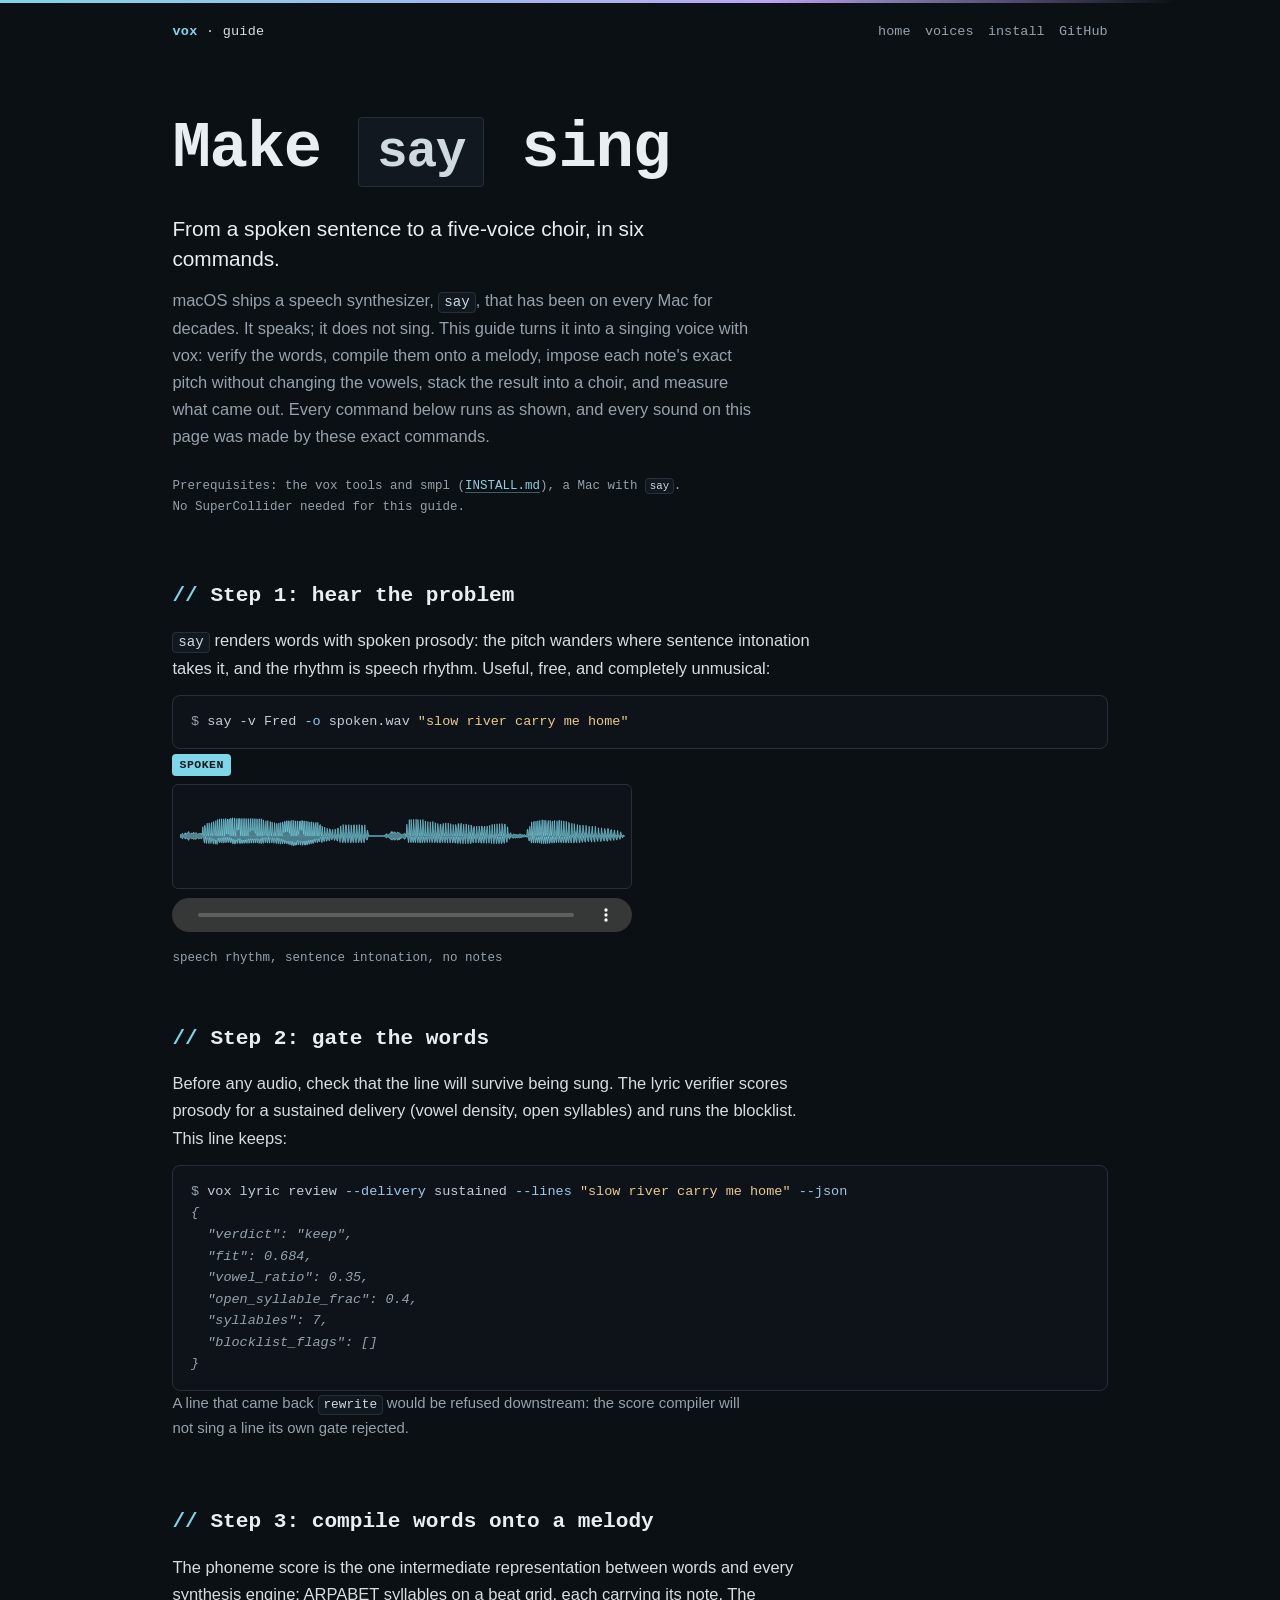
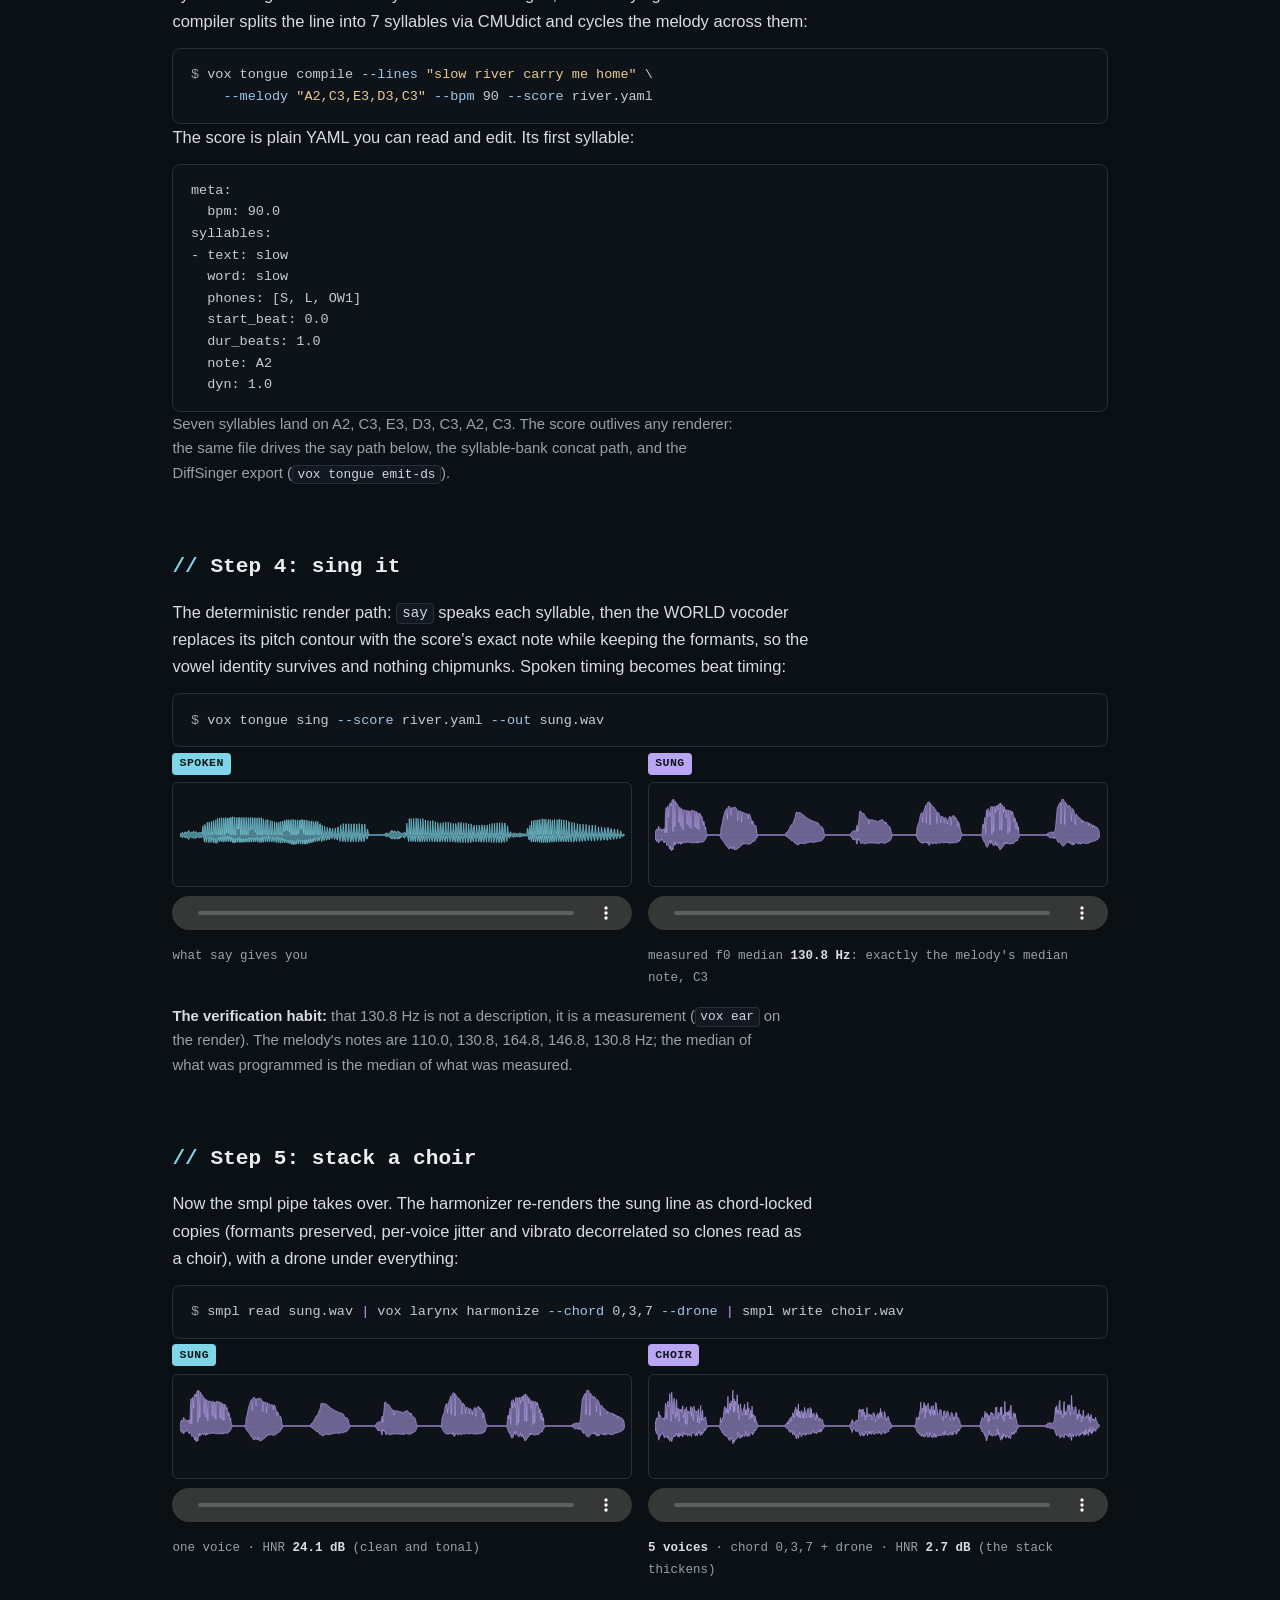
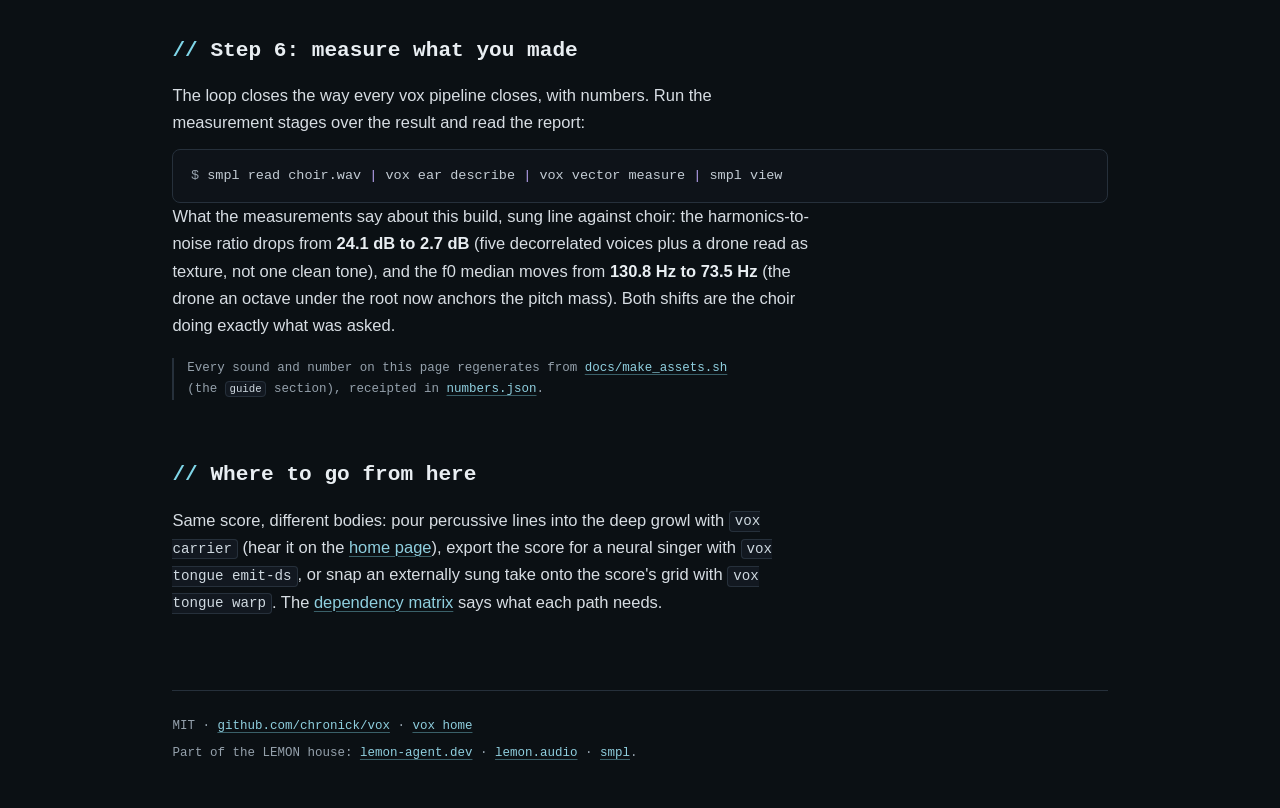
==== docs/singing.html @ 6831e2ab "The say-to-singing guide: six commands from speech to choir docs/singing.html walks the whole path w" ====
<!DOCTYPE html>
<html lang="en">
<head>
<meta charset="utf-8" />
<meta name="viewport" content="width=device-width, initial-scale=1" />
<title>Make say sing · a vox guide</title>
<meta name="description" content="A worked guide: turn macOS say into a singing voice with vox. Verify the words, compile a phoneme score, impose each note's pitch with the WORLD vocoder, stack a choir, and measure the result. Every command runs as shown." />
<link rel="stylesheet" href="style.css" />
</head>
<body>

<div class="wrap">
  <header class="site-head">
    <a class="brand" href="./"><b>vox</b> · guide</a>
    <nav class="site-nav">
      <a href="./">home</a>
      <a href="./#voices">voices</a>
      <a href="./#install">install</a>
      <a href="https://github.com/chronick/vox">GitHub</a>
    </nav>
  </header>

  <section class="hero">
    <h1>Make <code style="font-size:0.8em">say</code> sing</h1>
    <p class="tag">From a spoken sentence to a five-voice choir, in six commands.</p>
    <p class="sub">macOS ships a speech synthesizer, <code>say</code>, that has
      been on every Mac for decades. It speaks; it does not sing. This guide
      turns it into a singing voice with vox: verify the words, compile them
      onto a melody, impose each note's exact pitch without changing the
      vowels, stack the result into a choir, and measure what came out. Every
      command below runs as shown, and every sound on this page was made by
      these exact commands.</p>
    <p class="house">Prerequisites: the vox tools and smpl
      (<a href="https://github.com/chronick/vox/blob/main/INSTALL.md">INSTALL.md</a>),
      a Mac with <code>say</code>. No SuperCollider needed for this guide.</p>
  </section>

  <section>
    <h2>Step 1: hear the problem</h2>
    <p><code>say</code> renders words with spoken prosody: the pitch wanders
      where sentence intonation takes it, and the rhythm is speech rhythm.
      Useful, free, and completely unmusical:</p>
<pre><span class="c">$</span> say -v Fred <span class="f">-o</span> spoken.wav <span class="s">"slow river carry me home"</span></pre>
    <div class="pair">
      <div class="pane">
        <span class="chip">SPOKEN</span>
        <div class="wf"><img src="assets/wf-guide-spoken.svg" alt="Waveform of the plainly spoken sentence" /></div>
        <audio controls preload="none" src="assets/guide-spoken.wav"></audio>
        <p class="nums">speech rhythm, sentence intonation, no notes</p>
      </div>
    </div>
  </section>

  <section>
    <h2>Step 2: gate the words</h2>
    <p>Before any audio, check that the line will survive being sung. The
      lyric verifier scores prosody for a sustained delivery (vowel density,
      open syllables) and runs the blocklist. This line keeps:</p>
<pre><span class="c">$</span> vox lyric review <span class="f">--delivery</span> sustained <span class="f">--lines</span> <span class="s">"slow river carry me home"</span> <span class="f">--json</span>
<span class="o">{</span>
<span class="o">  "verdict": "keep",</span>
<span class="o">  "fit": 0.684,</span>
<span class="o">  "vowel_ratio": 0.35,</span>
<span class="o">  "open_syllable_frac": 0.4,</span>
<span class="o">  "syllables": 7,</span>
<span class="o">  "blocklist_flags": []</span>
<span class="o">}</span></pre>
    <p class="dim" style="font-size:0.93rem;">A line that came back
      <code>rewrite</code> would be refused downstream: the score compiler
      will not sing a line its own gate rejected.</p>
  </section>

  <section>
    <h2>Step 3: compile words onto a melody</h2>
    <p>The phoneme score is the one intermediate representation between words
      and every synthesis engine: ARPABET syllables on a beat grid, each
      carrying its note. The compiler splits the line into 7 syllables via
      CMUdict and cycles the melody across them:</p>
<pre><span class="c">$</span> vox tongue compile <span class="f">--lines</span> <span class="s">"slow river carry me home"</span> <span class="bs">\</span>
    <span class="f">--melody</span> <span class="s">"A2,C3,E3,D3,C3"</span> <span class="f">--bpm</span> 90 <span class="f">--score</span> river.yaml</pre>
    <p>The score is plain YAML you can read and edit. Its first syllable:</p>
<pre>meta:
  bpm: 90.0
syllables:
- text: slow
  word: slow
  phones: [S, L, OW1]
  start_beat: 0.0
  dur_beats: 1.0
  note: A2
  dyn: 1.0</pre>
    <p class="dim" style="font-size:0.93rem;">Seven syllables land on
      A2, C3, E3, D3, C3, A2, C3. The score outlives any renderer: the same
      file drives the say path below, the syllable-bank concat path, and the
      DiffSinger export (<code>vox tongue emit-ds</code>).</p>
  </section>

  <section>
    <h2>Step 4: sing it</h2>
    <p>The deterministic render path: <code>say</code> speaks each syllable,
      then the WORLD vocoder replaces its pitch contour with the score's
      exact note while keeping the formants, so the vowel identity survives
      and nothing chipmunks. Spoken timing becomes beat timing:</p>
<pre><span class="c">$</span> vox tongue sing <span class="f">--score</span> river.yaml <span class="f">--out</span> sung.wav</pre>
    <div class="pair">
      <div class="pane">
        <span class="chip">SPOKEN</span>
        <div class="wf"><img src="assets/wf-guide-spoken.svg" alt="Waveform of the spoken sentence" /></div>
        <audio controls preload="none" src="assets/guide-spoken.wav"></audio>
        <p class="nums">what say gives you</p>
      </div>
      <div class="pane">
        <span class="chip out">SUNG</span>
        <div class="wf"><img src="assets/wf-guide-sung.svg" alt="Waveform of the sung line on the beat grid" /></div>
        <audio controls preload="none" src="assets/guide-sung.wav"></audio>
        <p class="nums">measured f0 median <b>130.8 Hz</b>: exactly the
          melody's median note, C3</p>
      </div>
    </div>
    <p class="demo-note"><strong>The verification habit:</strong> that
      130.8 Hz is not a description, it is a measurement
      (<code>vox ear</code> on the render). The melody's notes are 110.0,
      130.8, 164.8, 146.8, 130.8 Hz; the median of what was programmed is
      the median of what was measured.</p>
  </section>

  <section>
    <h2>Step 5: stack a choir</h2>
    <p>Now the smpl pipe takes over. The harmonizer re-renders the sung line
      as chord-locked copies (formants preserved, per-voice jitter and
      vibrato decorrelated so clones read as a choir), with a drone under
      everything:</p>
<pre><span class="c">$</span> smpl read sung.wav <span class="p">|</span> vox larynx harmonize <span class="f">--chord</span> 0,3,7 <span class="f">--drone</span> <span class="p">|</span> smpl write choir.wav</pre>
    <div class="pair">
      <div class="pane">
        <span class="chip">SUNG</span>
        <div class="wf"><img src="assets/wf-guide-sung.svg" alt="Waveform of the single sung voice" /></div>
        <audio controls preload="none" src="assets/guide-sung.wav"></audio>
        <p class="nums">one voice · HNR <b>24.1 dB</b> (clean and tonal)</p>
      </div>
      <div class="pane">
        <span class="chip out">CHOIR</span>
        <div class="wf"><img src="assets/wf-guide-choir.svg" alt="Waveform of the five-voice choir with drone" /></div>
        <audio controls preload="none" src="assets/guide-choir.wav"></audio>
        <p class="nums"><b>5 voices</b> · chord 0,3,7 + drone ·
          HNR <b>2.7 dB</b> (the stack thickens)</p>
      </div>
    </div>
  </section>

  <section>
    <h2>Step 6: measure what you made</h2>
    <p>The loop closes the way every vox pipeline closes, with numbers. Run
      the measurement stages over the result and read the report:</p>
<pre><span class="c">$</span> smpl read choir.wav <span class="p">|</span> vox ear describe <span class="p">|</span> vox vector measure <span class="p">|</span> smpl view</pre>
    <p>What the measurements say about this build, sung line against choir:
      the harmonics-to-noise ratio drops from <strong>24.1 dB to 2.7 dB</strong>
      (five decorrelated voices plus a drone read as texture, not one clean
      tone), and the f0 median moves from <strong>130.8 Hz to 73.5 Hz</strong>
      (the drone an octave under the root now anchors the pitch mass). Both
      shifts are the choir doing exactly what was asked.</p>
    <p class="receipt">Every sound and number on this page regenerates from
      <a href="https://github.com/chronick/vox/blob/main/docs/make_assets.sh">docs/make_assets.sh</a>
      (the <code>guide</code> section), receipted in
      <a href="assets/numbers.json">numbers.json</a>.</p>
  </section>

  <section>
    <h2>Where to go from here</h2>
    <p>Same score, different bodies: pour percussive lines into the deep
      growl with <code>vox carrier</code> (hear it on the
      <a href="./#voices">home page</a>), export the score for a neural
      singer with <code>vox tongue emit-ds</code>, or snap an
      externally sung take onto the score's grid with
      <code>vox tongue warp</code>. The
      <a href="https://github.com/chronick/vox/blob/main/INSTALL.md">dependency
      matrix</a> says what each path needs.</p>
  </section>

  <footer>
    <p>MIT · <a href="https://github.com/chronick/vox">github.com/chronick/vox</a> ·
      <a href="./">vox home</a></p>
    <p>Part of the LEMON house:
      <a href="https://lemon-agent.dev">lemon-agent.dev</a> ·
      <a href="https://lemon.audio">lemon.audio</a> ·
      <a href="https://chronick.github.io/smpl/">smpl</a>.</p>
  </footer>
</div>
</body>
</html>
---- docs/style.css ----
/* vox site — the LEMON house language in a cool rendition: blue-black base,
   ice-cyan + violet highlights, readable long-form type.
   Dry/source material renders cyan; built voices render violet. */

:root {
  --bg: #0b1014;
  --panel: #121820;
  --panel-2: #0e1319;
  --border: #26303b;
  --ink: #d7dde3;
  --dim: #95a1ac;
  --accent: #7fd6e8;
  --accent-ink: #8fcfdf;
  --accent-soft: rgba(127, 214, 232, 0.08);
  --violet: #b9a5f2;
  --chip-ink: #10161b;
  --mono: ui-monospace, "SF Mono", Menlo, Monaco, Consolas, monospace;
  --sans: ui-sans-serif, -apple-system, BlinkMacSystemFont, "Segoe UI", sans-serif;
}

*, *::before, *::after { margin: 0; padding: 0; box-sizing: border-box; }

html { background: var(--bg); scroll-behavior: smooth; color-scheme: dark; }

body {
  font-family: var(--sans);
  font-size: 16.5px;
  line-height: 1.65;
  color: var(--ink);
  background: var(--bg);
  -webkit-font-smoothing: antialiased;
}

body::before {
  content: '';
  display: block;
  height: 3px;
  background: linear-gradient(90deg, var(--accent), var(--violet) 60%, transparent 92%);
}

::selection { background: var(--accent); color: var(--chip-ink); }

.wrap { max-width: 980px; margin: 0 auto; padding: 0 1.4rem; }

a {
  color: var(--accent-ink);
  text-decoration: underline;
  text-decoration-thickness: 1px;
  text-underline-offset: 3px;
  text-decoration-color: rgba(127, 214, 232, 0.4);
}
a:hover { text-decoration-color: var(--accent); }

strong { color: #e9eef2; }

code {
  font-family: var(--mono);
  font-size: 0.86em;
  background: var(--panel);
  border: 1px solid var(--border);
  border-radius: 4px;
  padding: 0.1em 0.35em;
  color: #cfd9e0;
}

pre {
  font-family: var(--mono);
  font-size: 13.5px;
  line-height: 1.6;
  background: var(--panel-2);
  border: 1px solid var(--border);
  border-radius: 8px;
  padding: 0.95rem 1.1rem;
  overflow-x: auto;
  color: #c3ccd4;
}
pre .c  { color: var(--dim); }
pre .p  { color: var(--violet); }
pre .f  { color: #9fc6e8; }
pre .s  { color: #e8c890; }
pre .o  { color: var(--dim); font-style: italic; }

.site-head {
  display: flex;
  align-items: baseline;
  justify-content: space-between;
  gap: 1rem;
  padding: 1.1rem 0 0.2rem;
  font-family: var(--mono);
  font-size: 13.5px;
}
.brand { color: var(--ink); text-decoration: none; letter-spacing: 0.02em; }
.brand b { color: var(--accent); font-weight: 700; }
.site-nav { display: flex; flex-wrap: wrap; gap: 0.9rem; }
.site-nav a { color: var(--dim); text-decoration: none; }
.site-nav a:hover { color: var(--accent-ink); }

.hero { padding: 3.2rem 0 0.4rem; }
.hero h1 {
  font-family: var(--mono);
  font-size: clamp(2.6rem, 7vw, 4rem);
  font-weight: 700;
  letter-spacing: -0.02em;
  color: #e9eef2;
}
.hero h1 .cursor {
  display: inline-block;
  width: 0.5em;
  height: 0.98em;
  margin-left: 0.12em;
  background: var(--accent);
  vertical-align: text-bottom;
  animation: blink 1.15s steps(1) infinite;
}
@keyframes blink { 50% { opacity: 0; } }
@media (prefers-reduced-motion: reduce) { .hero h1 .cursor { animation: none; } }

.hero .tag { font-size: 1.3rem; margin-top: 0.7rem; color: #e9eef2; max-width: 44ch; line-height: 1.45; }
.hero .sub { color: var(--dim); max-width: 64ch; margin-top: 0.8rem; }
.hero pre { margin-top: 1.5rem; }
.hero .translate { font-size: 0.9rem; color: var(--dim); max-width: 76ch; margin-top: 0.5rem; }
.hero .translate b { color: var(--accent-ink); font-family: var(--mono); font-size: 0.92em; }

.cta { display: flex; flex-wrap: wrap; gap: 0.7rem; margin-top: 1.4rem; }
.btn {
  font-family: var(--mono);
  font-size: 13.5px;
  text-decoration: none;
  padding: 0.5rem 0.95rem;
  border-radius: 6px;
  border: 1px solid var(--accent);
  background: var(--accent);
  color: var(--chip-ink);
}
.btn:hover { filter: brightness(1.07); }
.btn.ghost { background: transparent; color: var(--accent-ink); border-color: var(--border); }
.btn.ghost:hover { border-color: var(--accent-ink); filter: none; }

.house { margin-top: 1.6rem; font-family: var(--mono); font-size: 12.5px; color: var(--dim); }
.house a { color: var(--accent-ink); }

section { padding: 2.6rem 0 0.6rem; }
h2 {
  font-family: var(--mono);
  font-size: 1.32rem;
  font-weight: 700;
  color: #e9eef2;
  margin-bottom: 0.9rem;
}
h2::before { content: '// '; color: var(--accent); }
section > p { max-width: 70ch; margin-bottom: 0.8rem; }
p.dim { color: var(--dim); }
.lead { font-size: 1.05rem; }

.demo {
  border: 1px solid var(--border);
  border-radius: 10px;
  background: var(--panel);
  padding: 1.15rem 1.2rem 1.2rem;
  margin: 1.3rem 0;
}
.demo > pre { margin: 0.15rem 0 0.55rem; background: var(--bg); }
.demo-title { font-family: var(--mono); font-size: 1rem; font-weight: 700; color: #e9eef2; margin-bottom: 0.2rem; }
.plain { color: var(--dim); font-size: 0.95rem; max-width: 74ch; margin-bottom: 0.75rem; }
.demo-note { color: var(--dim); font-size: 0.93rem; max-width: 74ch; margin-top: 0.85rem; }
.demo-note strong { color: var(--ink); }

.pair { display: grid; grid-template-columns: 1fr 1fr; gap: 1rem; }
.pane { min-width: 0; }
.chip {
  display: inline-block;
  font-family: var(--mono);
  font-size: 11.5px;
  font-weight: 700;
  letter-spacing: 0.04em;
  border-radius: 4px;
  padding: 0.1rem 0.45rem;
  margin-bottom: 0.45rem;
  background: var(--accent);
  color: var(--chip-ink);
}
.chip.out { background: var(--violet); }
.pane .wf {
  border: 1px solid var(--border);
  border-radius: 6px;
  background: var(--panel-2);
  padding: 0.35rem 0.4rem;
}
.pane .wf img { width: 100%; height: 92px; display: block; }
.pane audio { width: 100%; height: 34px; margin-top: 0.55rem; accent-color: var(--accent); }
.nums { font-family: var(--mono); font-size: 12.5px; color: var(--dim); margin-top: 0.5rem; line-height: 1.75; }
.nums b { color: var(--ink); font-weight: 600; }
.nums .hot { color: var(--violet); font-weight: 700; }

.receipt {
  font-family: var(--mono);
  font-size: 12.5px;
  color: var(--dim);
  border-left: 2px solid var(--border);
  padding-left: 0.8rem;
  margin: 1.2rem 0 0.4rem;
  max-width: 76ch;
}
.receipt a { color: var(--accent-ink); }

/* bodies gallery */
.gallery { display: grid; grid-template-columns: repeat(auto-fit, minmax(260px, 1fr)); gap: 0.9rem; margin-top: 0.6rem; }
.body-card {
  background: var(--panel);
  border: 1px solid var(--border);
  border-radius: 8px;
  padding: 0.9rem 1rem 1rem;
}
.body-card h3 { font-family: var(--mono); font-size: 0.95rem; color: #e9eef2; margin-bottom: 0.35rem; }
.body-card .wf { border: 1px solid var(--border); border-radius: 6px; background: var(--panel-2); padding: 0.3rem 0.35rem; }
.body-card .wf img { width: 100%; height: 64px; display: block; }
.body-card audio { width: 100%; height: 32px; margin-top: 0.5rem; accent-color: var(--accent); }
.body-card p { color: var(--dim); font-size: 0.86rem; line-height: 1.5; margin-top: 0.5rem; }
.body-card .nums { margin-top: 0.35rem; font-size: 11.5px; }

/* tools table */
.tools { display: grid; grid-template-columns: 1fr 1fr; gap: 0.55rem 1.1rem; margin-top: 0.6rem; }
.tools > div {
  display: flex;
  gap: 0.7rem;
  align-items: baseline;
  border-bottom: 1px solid var(--border);
  padding: 0.35rem 0.1rem 0.45rem;
  font-size: 0.9rem;
}
.tools code { white-space: nowrap; background: var(--panel); }
.tools span { color: var(--dim); line-height: 1.45; }

.copy-wrap { position: relative; }
.copy-btn {
  position: absolute;
  top: 0.5rem;
  right: 0.5rem;
  font-family: var(--mono);
  font-size: 11.5px;
  background: var(--panel);
  color: var(--dim);
  border: 1px solid var(--border);
  border-radius: 5px;
  padding: 0.22rem 0.55rem;
  cursor: pointer;
}
.copy-btn:hover { color: var(--accent-ink); border-color: var(--accent-ink); }
.copy-btn.done { color: var(--accent); border-color: var(--accent); }

footer {
  margin-top: 3.2rem;
  border-top: 1px solid var(--border);
  padding: 1.6rem 0 2.6rem;
  font-family: var(--mono);
  font-size: 12.5px;
  color: var(--dim);
}
footer p { max-width: none; margin-bottom: 0.4rem; }
footer a { color: var(--accent-ink); }

@media (max-width: 720px) {
  body { font-size: 15.5px; }
  .pair, .tools { grid-template-columns: 1fr; }
  .site-head { flex-direction: column; gap: 0.4rem; }
  .hero { padding-top: 2.2rem; }
  .pane .wf img { height: 76px; }
}
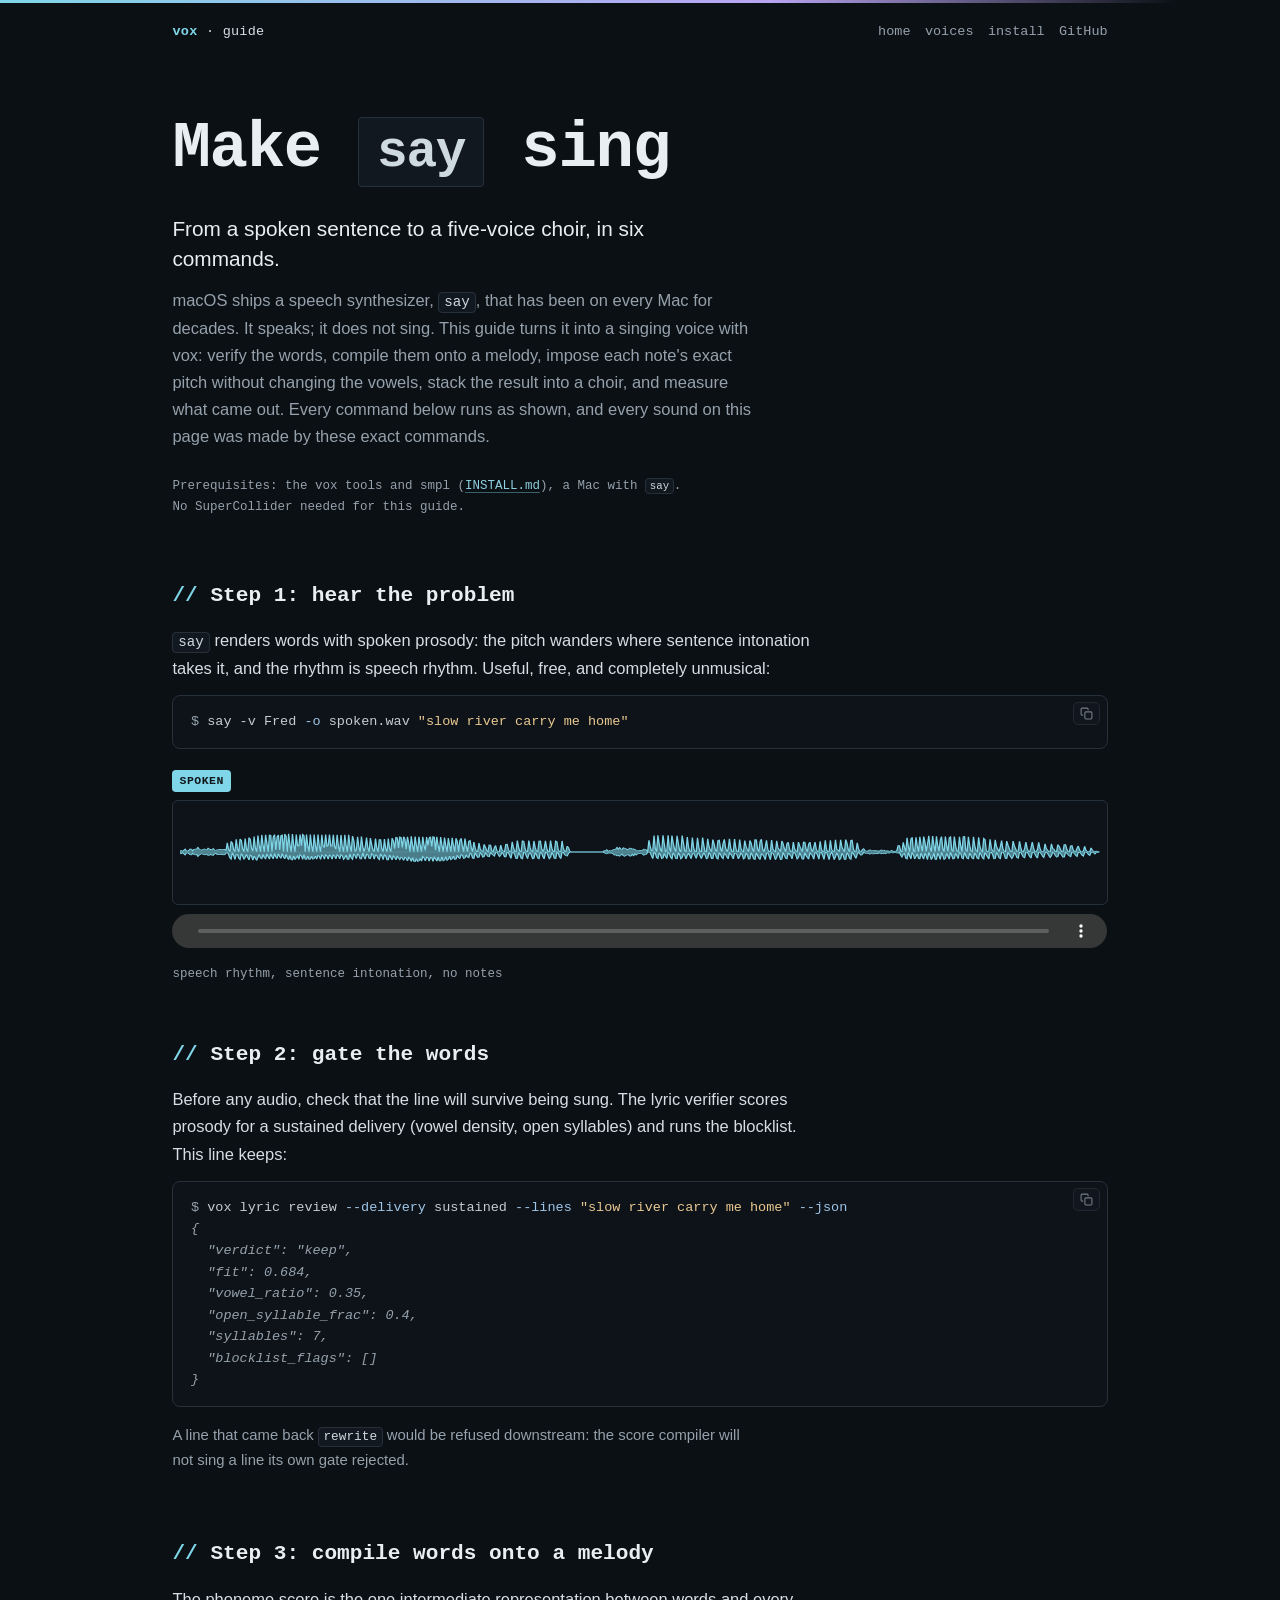
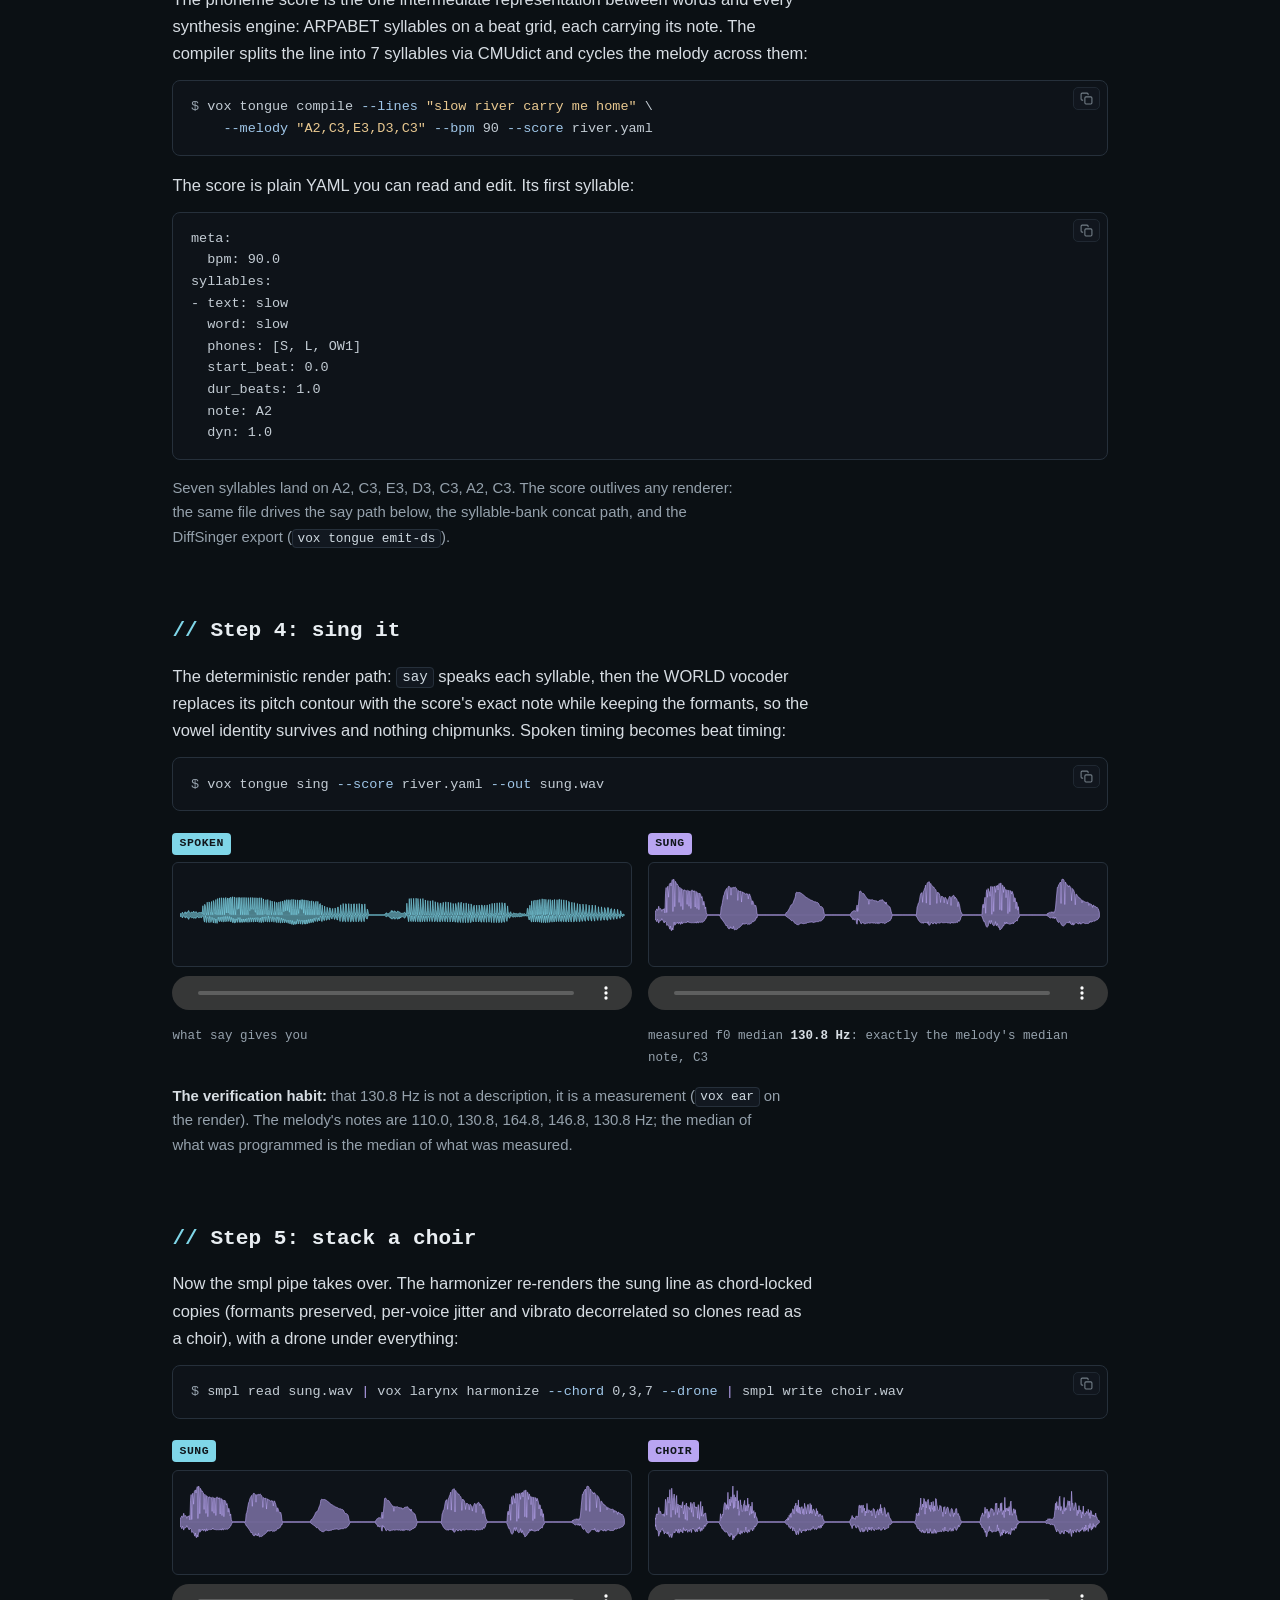
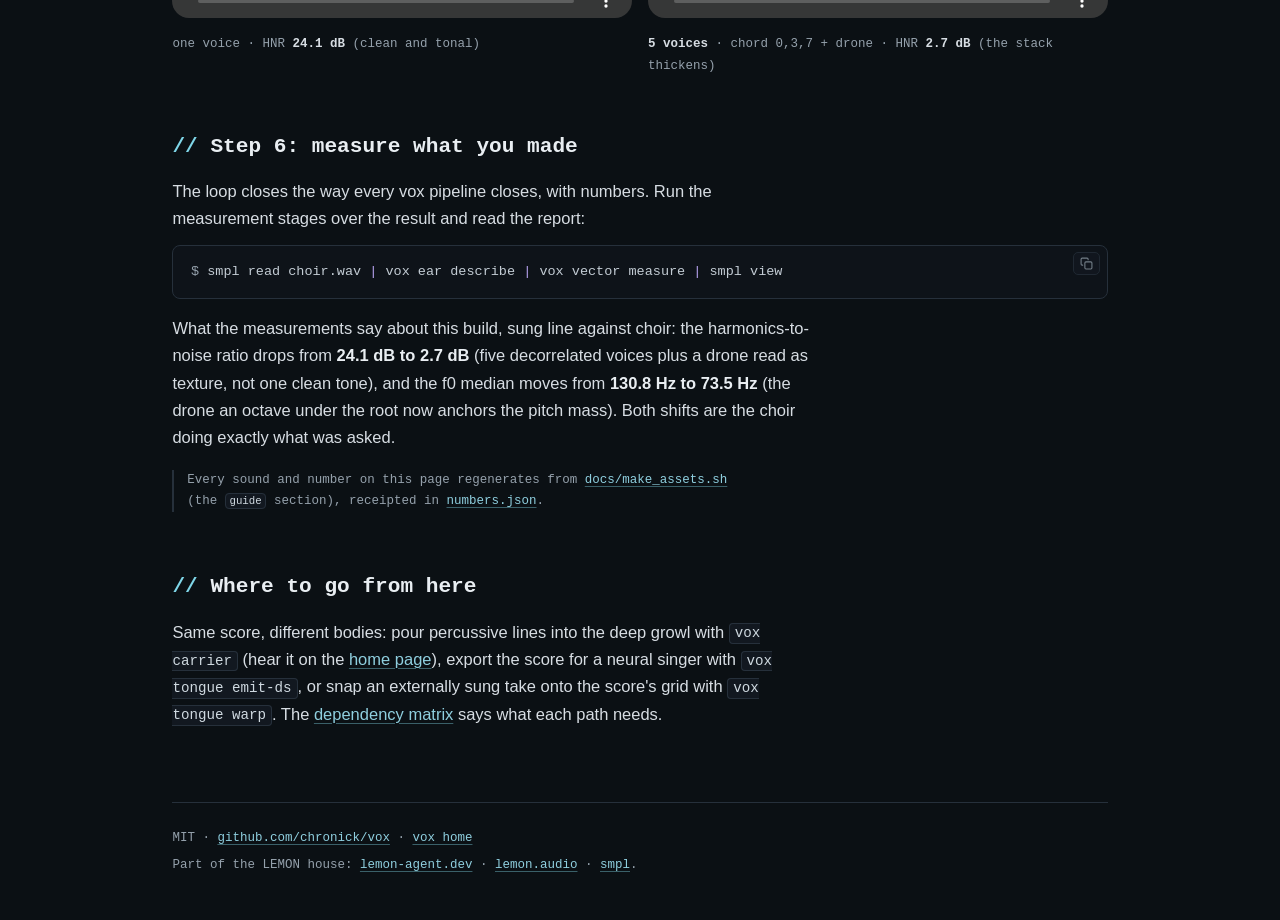
==== commit 9cd9285e: "Site polish: copy icons on every code block + spacing A shared decorator (docs/copy.js) puts a clipb" ====
--- a/docs/singing.html
+++ b/docs/singing.html
@@ -186,5 +186,6 @@
       <a href="https://chronick.github.io/smpl/">smpl</a>.</p>
   </footer>
 </div>
+<script src="copy.js"></script>
 </body>
 </html>
--- a/docs/style.css
+++ b/docs/style.css
@@ -149,6 +149,7 @@
 }
 h2::before { content: '// '; color: var(--accent); }
 section > p { max-width: 70ch; margin-bottom: 0.8rem; }
+section > pre, section > .pre-wrap { margin-bottom: 1rem; }
 p.dim { color: var(--dim); }
 .lead { font-size: 1.05rem; }
 
@@ -159,13 +160,14 @@
   padding: 1.15rem 1.2rem 1.2rem;
   margin: 1.3rem 0;
 }
-.demo > pre { margin: 0.15rem 0 0.55rem; background: var(--bg); }
+.demo > pre, .demo > .pre-wrap > pre { margin: 0.15rem 0 0.55rem; background: var(--bg); }
 .demo-title { font-family: var(--mono); font-size: 1rem; font-weight: 700; color: #e9eef2; margin-bottom: 0.2rem; }
 .plain { color: var(--dim); font-size: 0.95rem; max-width: 74ch; margin-bottom: 0.75rem; }
 .demo-note { color: var(--dim); font-size: 0.93rem; max-width: 74ch; margin-top: 0.85rem; }
 .demo-note strong { color: var(--ink); }
 
-.pair { display: grid; grid-template-columns: 1fr 1fr; gap: 1rem; }
+.pair { display: grid; grid-template-columns: 1fr 1fr; gap: 1rem; margin-top: 0.9rem; }
+.pair:has(.pane:only-child) { grid-template-columns: 1fr; }  /* a lone pane spans the row */
 .pane { min-width: 0; }
 .chip {
   display: inline-block;
@@ -231,22 +233,28 @@
 .tools code { white-space: nowrap; background: var(--panel); }
 .tools span { color: var(--dim); line-height: 1.45; }
 
-.copy-wrap { position: relative; }
+/* copy-icon buttons, decorated onto every pre by the shared script */
+.pre-wrap { position: relative; }
 .copy-btn {
   position: absolute;
-  top: 0.5rem;
-  right: 0.5rem;
-  font-family: var(--mono);
-  font-size: 11.5px;
+  top: 0.45rem;
+  right: 0.45rem;
+  display: inline-flex;
+  align-items: center;
+  gap: 0.3rem;
+  font-family: var(--mono);
+  font-size: 11px;
   background: var(--panel);
   color: var(--dim);
   border: 1px solid var(--border);
   border-radius: 5px;
-  padding: 0.22rem 0.55rem;
+  padding: 0.25rem 0.4rem;
   cursor: pointer;
-}
-.copy-btn:hover { color: var(--accent-ink); border-color: var(--accent-ink); }
-.copy-btn.done { color: var(--accent); border-color: var(--accent); }
+  opacity: 0.75;
+}
+.copy-btn svg { width: 13px; height: 13px; display: block; }
+.copy-btn:hover { color: var(--accent-ink); border-color: var(--accent-ink); opacity: 1; }
+.copy-btn.done { color: var(--accent); border-color: var(--accent); opacity: 1; }
 
 footer {
   margin-top: 3.2rem;
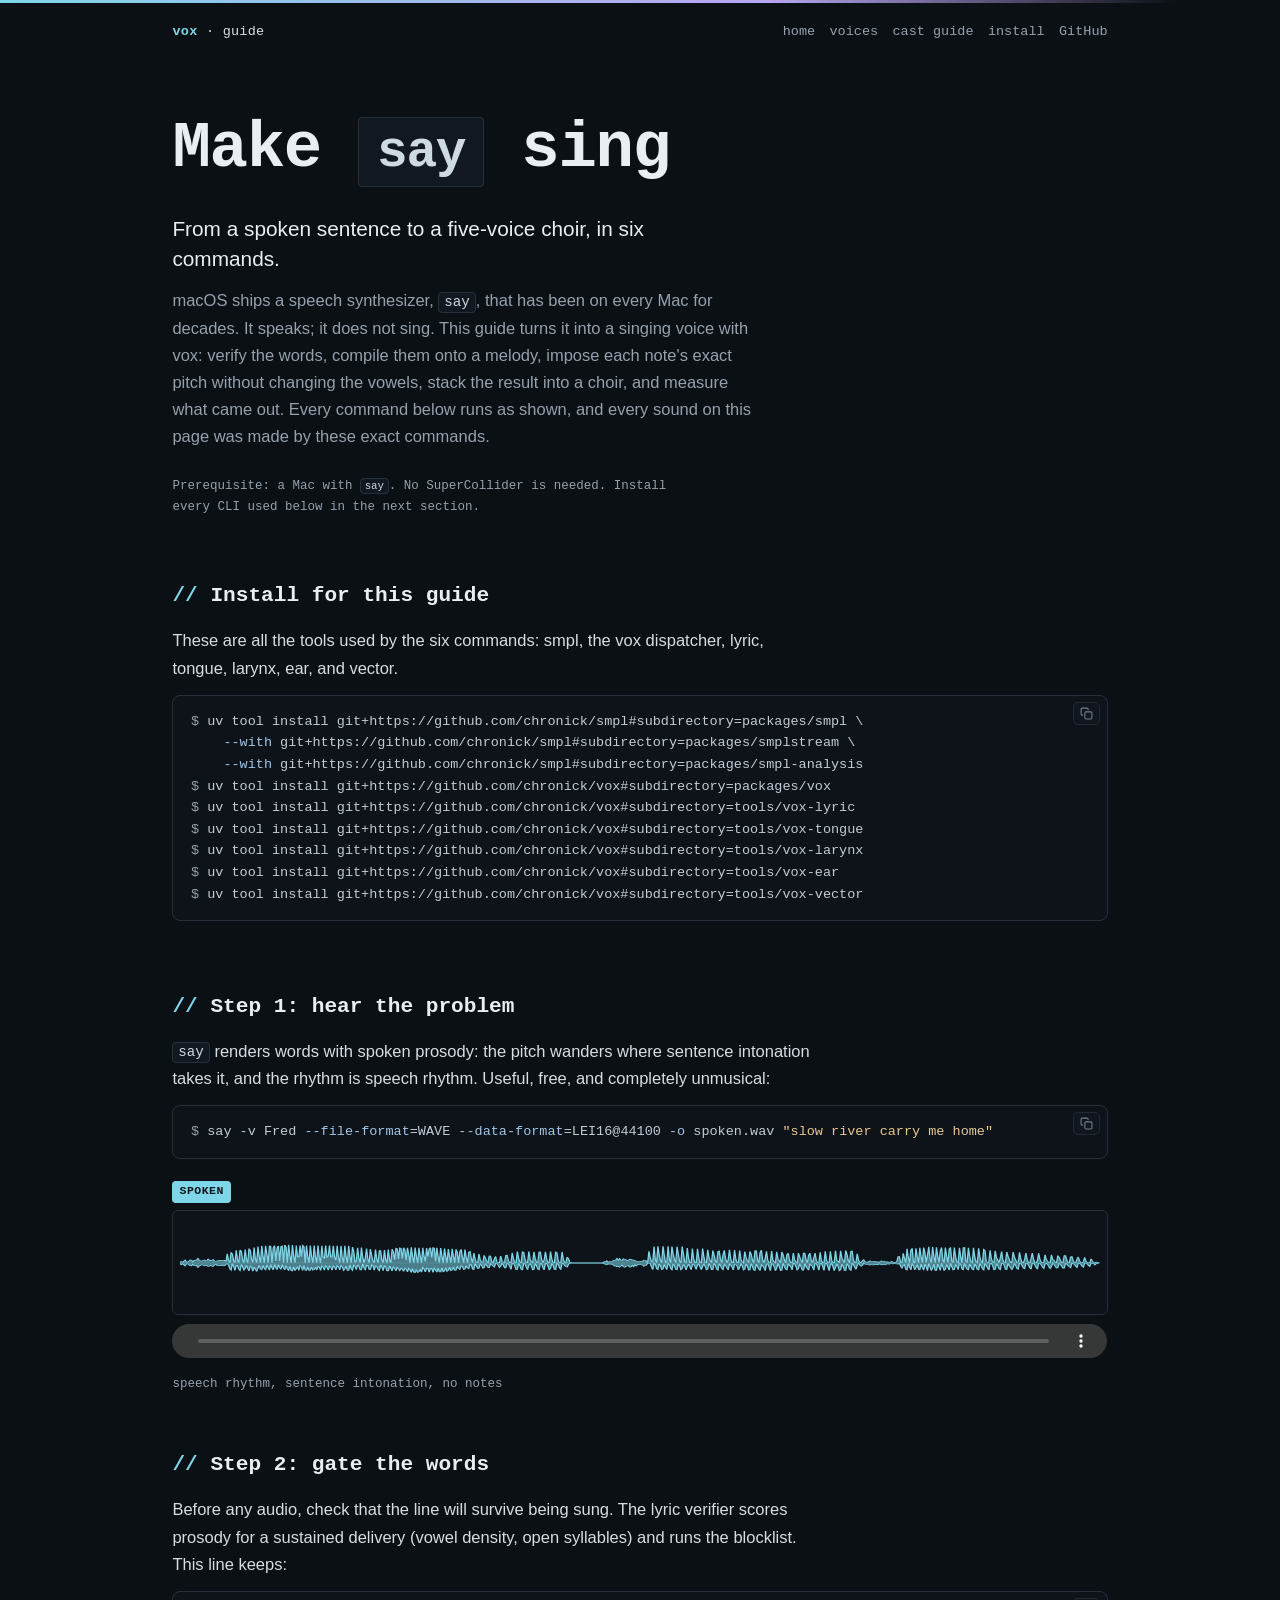
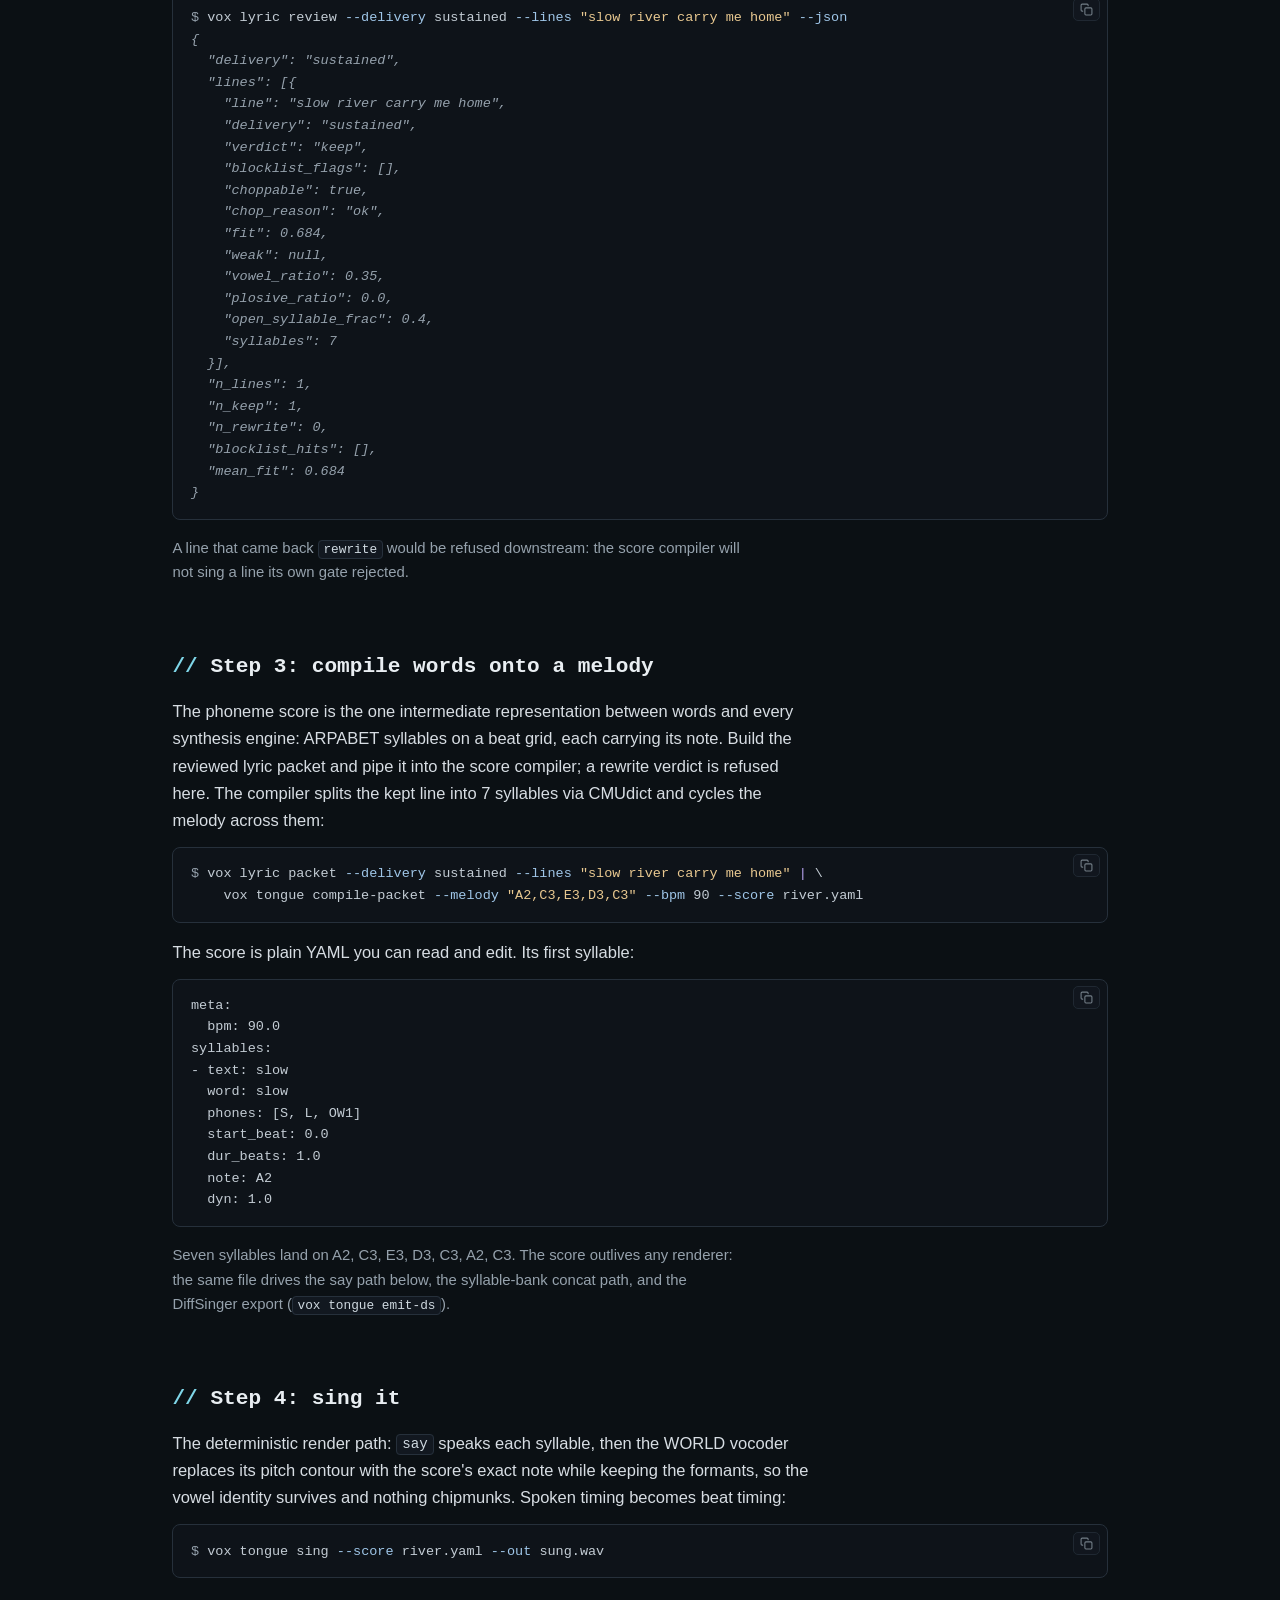
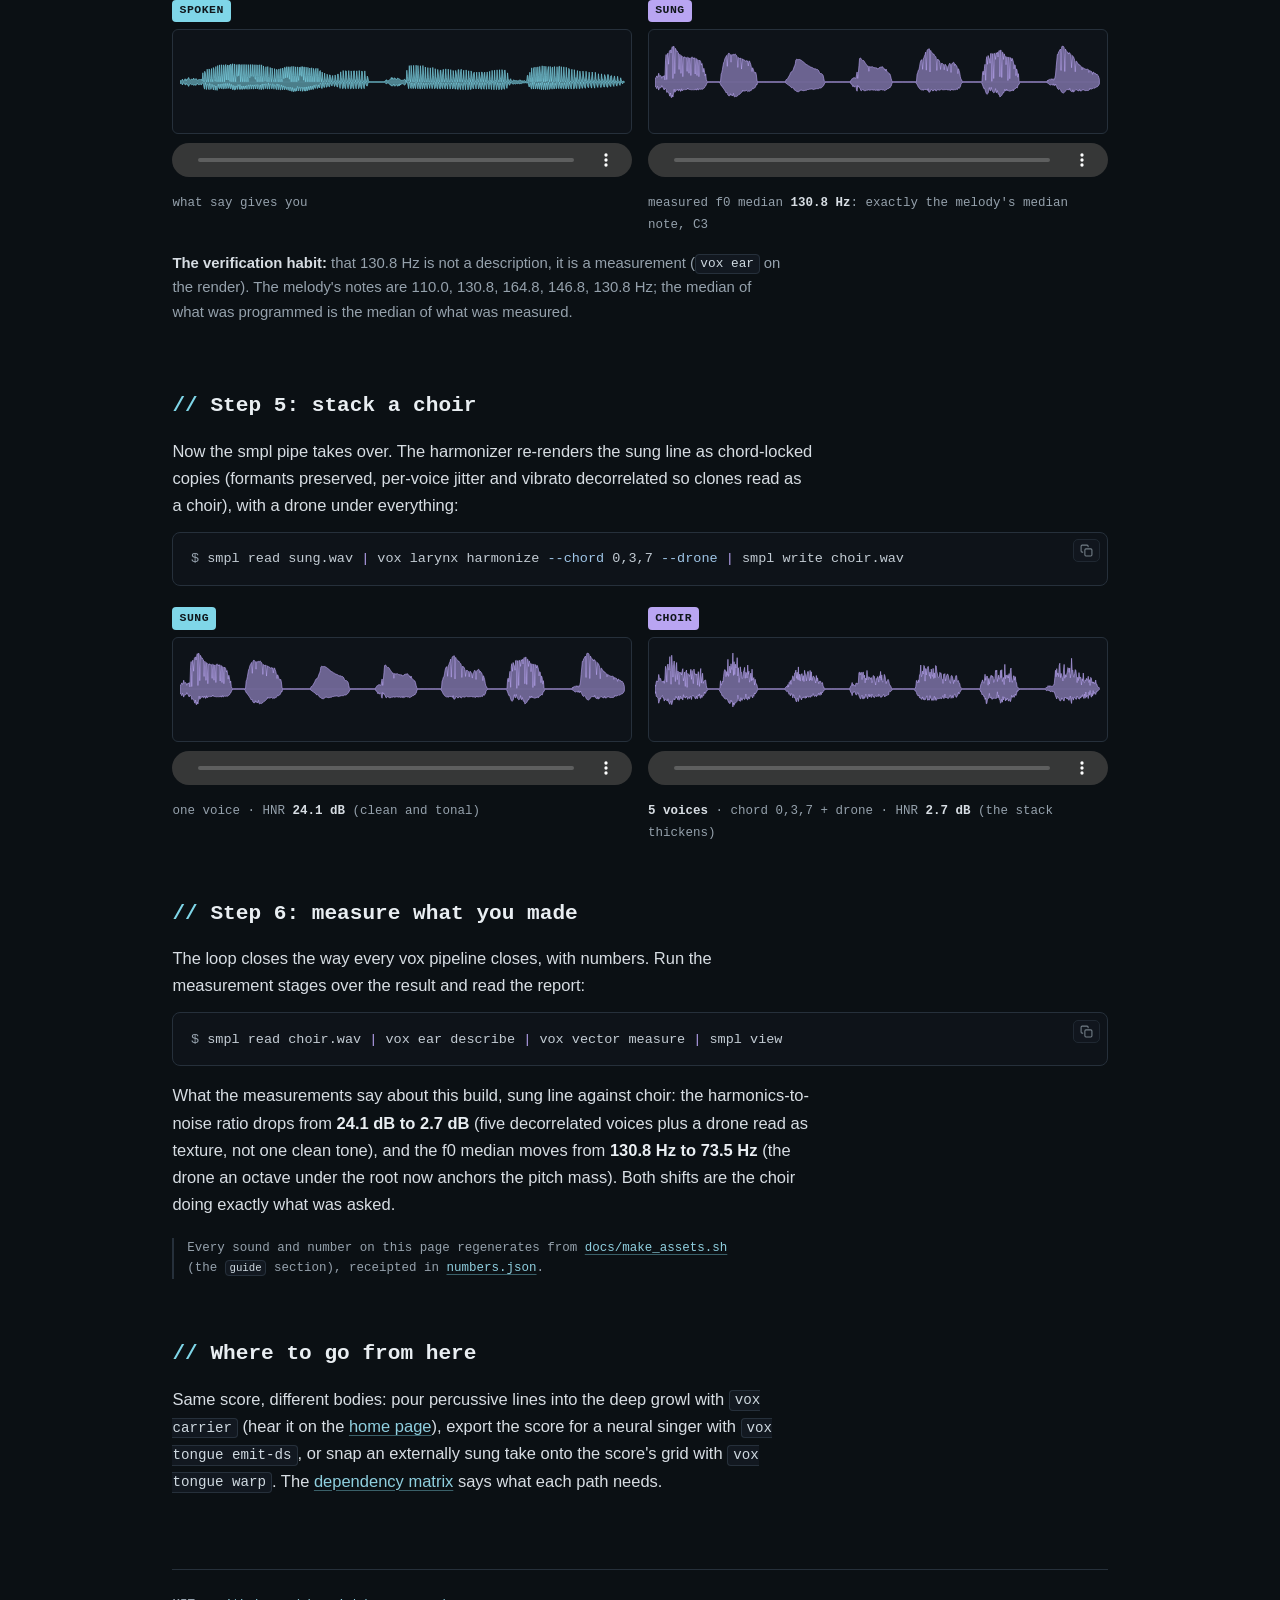
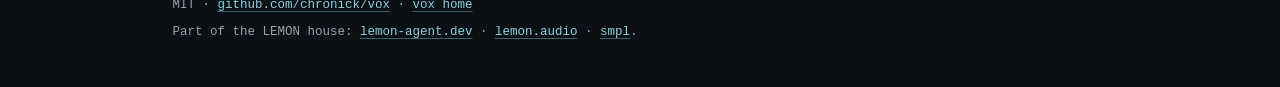
==== commit 27eca01c: "feat: make Vox workflows installable and provenance-safe" ====
--- a/docs/singing.html
+++ b/docs/singing.html
@@ -15,6 +15,7 @@
     <nav class="site-nav">
       <a href="./">home</a>
       <a href="./#voices">voices</a>
+      <a href="casting.html">cast guide</a>
       <a href="./#install">install</a>
       <a href="https://github.com/chronick/vox">GitHub</a>
     </nav>
@@ -30,9 +31,23 @@
       vowels, stack the result into a choir, and measure what came out. Every
       command below runs as shown, and every sound on this page was made by
       these exact commands.</p>
-    <p class="house">Prerequisites: the vox tools and smpl
-      (<a href="https://github.com/chronick/vox/blob/main/INSTALL.md">INSTALL.md</a>),
-      a Mac with <code>say</code>. No SuperCollider needed for this guide.</p>
+    <p class="house">Prerequisite: a Mac with <code>say</code>. No
+      SuperCollider is needed. Install every CLI used below in the next section.</p>
+  </section>
+
+  <section id="install">
+    <h2>Install for this guide</h2>
+    <p>These are all the tools used by the six commands: smpl, the vox
+      dispatcher, lyric, tongue, larynx, ear, and vector.</p>
+<pre><span class="c">$</span> uv tool install git+https://github.com/chronick/smpl#subdirectory=packages/smpl <span class="bs">\</span>
+    <span class="f">--with</span> git+https://github.com/chronick/smpl#subdirectory=packages/smplstream <span class="bs">\</span>
+    <span class="f">--with</span> git+https://github.com/chronick/smpl#subdirectory=packages/smpl-analysis
+<span class="c">$</span> uv tool install git+https://github.com/chronick/vox#subdirectory=packages/vox
+<span class="c">$</span> uv tool install git+https://github.com/chronick/vox#subdirectory=tools/vox-lyric
+<span class="c">$</span> uv tool install git+https://github.com/chronick/vox#subdirectory=tools/vox-tongue
+<span class="c">$</span> uv tool install git+https://github.com/chronick/vox#subdirectory=tools/vox-larynx
+<span class="c">$</span> uv tool install git+https://github.com/chronick/vox#subdirectory=tools/vox-ear
+<span class="c">$</span> uv tool install git+https://github.com/chronick/vox#subdirectory=tools/vox-vector</pre>
   </section>
 
   <section>
@@ -40,7 +55,7 @@
     <p><code>say</code> renders words with spoken prosody: the pitch wanders
       where sentence intonation takes it, and the rhythm is speech rhythm.
       Useful, free, and completely unmusical:</p>
-<pre><span class="c">$</span> say -v Fred <span class="f">-o</span> spoken.wav <span class="s">"slow river carry me home"</span></pre>
+<pre><span class="c">$</span> say -v Fred <span class="f">--file-format</span>=WAVE <span class="f">--data-format</span>=LEI16@44100 <span class="f">-o</span> spoken.wav <span class="s">"slow river carry me home"</span></pre>
     <div class="pair">
       <div class="pane">
         <span class="chip">SPOKEN</span>
@@ -58,12 +73,26 @@
       open syllables) and runs the blocklist. This line keeps:</p>
 <pre><span class="c">$</span> vox lyric review <span class="f">--delivery</span> sustained <span class="f">--lines</span> <span class="s">"slow river carry me home"</span> <span class="f">--json</span>
 <span class="o">{</span>
-<span class="o">  "verdict": "keep",</span>
-<span class="o">  "fit": 0.684,</span>
-<span class="o">  "vowel_ratio": 0.35,</span>
-<span class="o">  "open_syllable_frac": 0.4,</span>
-<span class="o">  "syllables": 7,</span>
-<span class="o">  "blocklist_flags": []</span>
+<span class="o">  "delivery": "sustained",</span>
+<span class="o">  "lines": [{</span>
+<span class="o">    "line": "slow river carry me home",</span>
+<span class="o">    "delivery": "sustained",</span>
+<span class="o">    "verdict": "keep",</span>
+<span class="o">    "blocklist_flags": [],</span>
+<span class="o">    "choppable": true,</span>
+<span class="o">    "chop_reason": "ok",</span>
+<span class="o">    "fit": 0.684,</span>
+<span class="o">    "weak": null,</span>
+<span class="o">    "vowel_ratio": 0.35,</span>
+<span class="o">    "plosive_ratio": 0.0,</span>
+<span class="o">    "open_syllable_frac": 0.4,</span>
+<span class="o">    "syllables": 7</span>
+<span class="o">  }],</span>
+<span class="o">  "n_lines": 1,</span>
+<span class="o">  "n_keep": 1,</span>
+<span class="o">  "n_rewrite": 0,</span>
+<span class="o">  "blocklist_hits": [],</span>
+<span class="o">  "mean_fit": 0.684</span>
 <span class="o">}</span></pre>
     <p class="dim" style="font-size:0.93rem;">A line that came back
       <code>rewrite</code> would be refused downstream: the score compiler
@@ -74,10 +103,11 @@
     <h2>Step 3: compile words onto a melody</h2>
     <p>The phoneme score is the one intermediate representation between words
       and every synthesis engine: ARPABET syllables on a beat grid, each
-      carrying its note. The compiler splits the line into 7 syllables via
-      CMUdict and cycles the melody across them:</p>
-<pre><span class="c">$</span> vox tongue compile <span class="f">--lines</span> <span class="s">"slow river carry me home"</span> <span class="bs">\</span>
-    <span class="f">--melody</span> <span class="s">"A2,C3,E3,D3,C3"</span> <span class="f">--bpm</span> 90 <span class="f">--score</span> river.yaml</pre>
+      carrying its note. Build the reviewed lyric packet and pipe it into the
+      score compiler; a rewrite verdict is refused here. The compiler splits
+      the kept line into 7 syllables via CMUdict and cycles the melody across them:</p>
+<pre><span class="c">$</span> vox lyric packet <span class="f">--delivery</span> sustained <span class="f">--lines</span> <span class="s">"slow river carry me home"</span> <span class="p">|</span> <span class="bs">\</span>
+    vox tongue compile-packet <span class="f">--melody</span> <span class="s">"A2,C3,E3,D3,C3"</span> <span class="f">--bpm</span> 90 <span class="f">--score</span> river.yaml</pre>
     <p>The score is plain YAML you can read and edit. Its first syllable:</p>
 <pre>meta:
   bpm: 90.0
--- a/docs/style.css
+++ b/docs/style.css
@@ -139,6 +139,47 @@
 .house { margin-top: 1.6rem; font-family: var(--mono); font-size: 12.5px; color: var(--dim); }
 .house a { color: var(--accent-ink); }
 
+/* first-run path cards */
+.path-grid {
+  display: grid;
+  grid-template-columns: repeat(3, 1fr);
+  gap: 0.9rem;
+  margin-top: 1rem;
+}
+.path-card {
+  min-width: 0;
+  background: var(--panel);
+  border: 1px solid var(--border);
+  border-radius: 9px;
+  padding: 1rem;
+}
+.path-card h3 {
+  font-family: var(--mono);
+  font-size: 1rem;
+  color: #e9eef2;
+  margin-bottom: 0.45rem;
+}
+.path-card > p { color: var(--dim); font-size: 0.9rem; margin-bottom: 0.7rem; }
+.path-card pre { background: var(--bg); margin: 0.35rem 0 0.75rem; font-size: 11.5px; }
+.step-label {
+  display: block;
+  font-family: var(--mono);
+  color: var(--accent-ink);
+  font-size: 11.5px;
+  letter-spacing: 0.04em;
+  text-transform: uppercase;
+  margin-top: 0.5rem;
+}
+.requires {
+  color: var(--dim);
+  font-size: 0.88rem;
+  border-left: 2px solid var(--border);
+  padding-left: 0.7rem;
+  margin: 0.4rem 0 0.85rem;
+  max-width: 76ch;
+}
+.requires strong { color: var(--ink); }
+
 section { padding: 2.6rem 0 0.6rem; }
 h2 {
   font-family: var(--mono);
@@ -269,7 +310,7 @@
 
 @media (max-width: 720px) {
   body { font-size: 15.5px; }
-  .pair, .tools { grid-template-columns: 1fr; }
+  .pair, .tools, .path-grid { grid-template-columns: 1fr; }
   .site-head { flex-direction: column; gap: 0.4rem; }
   .hero { padding-top: 2.2rem; }
   .pane .wf img { height: 76px; }
